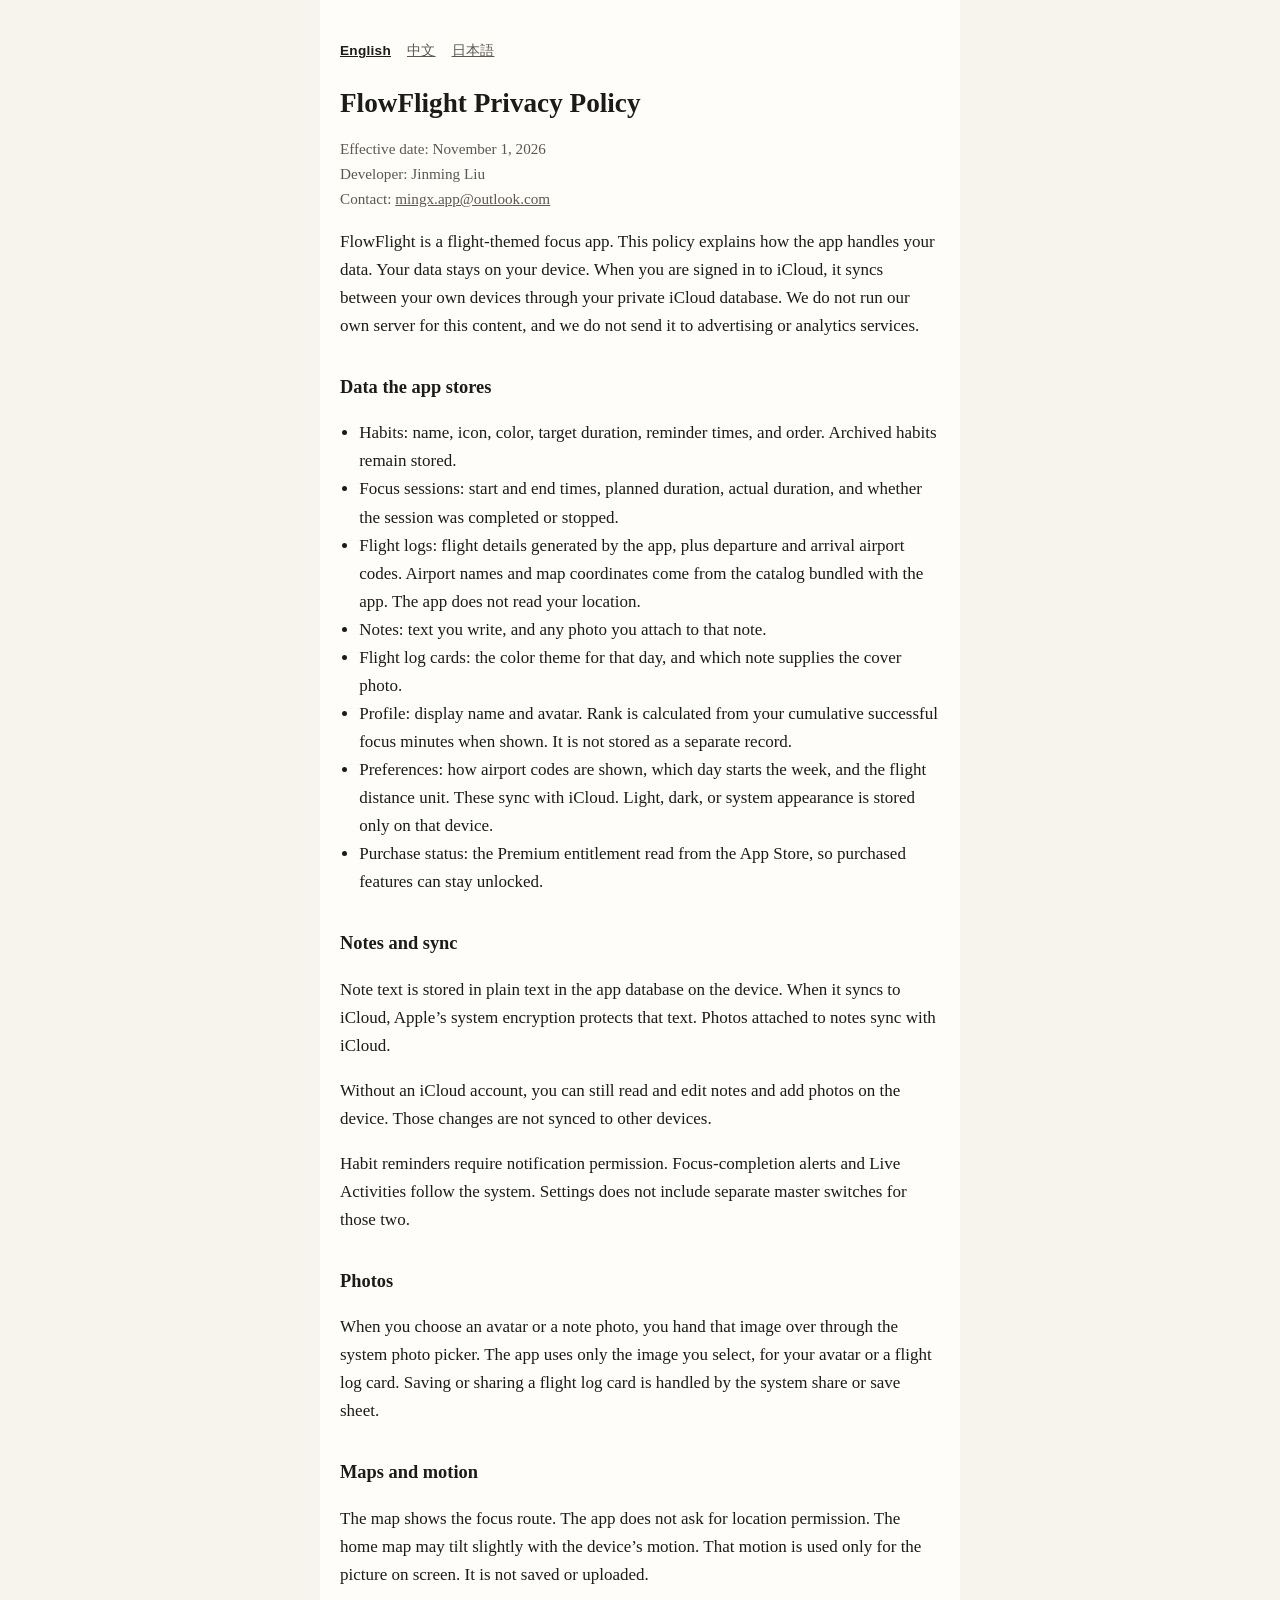
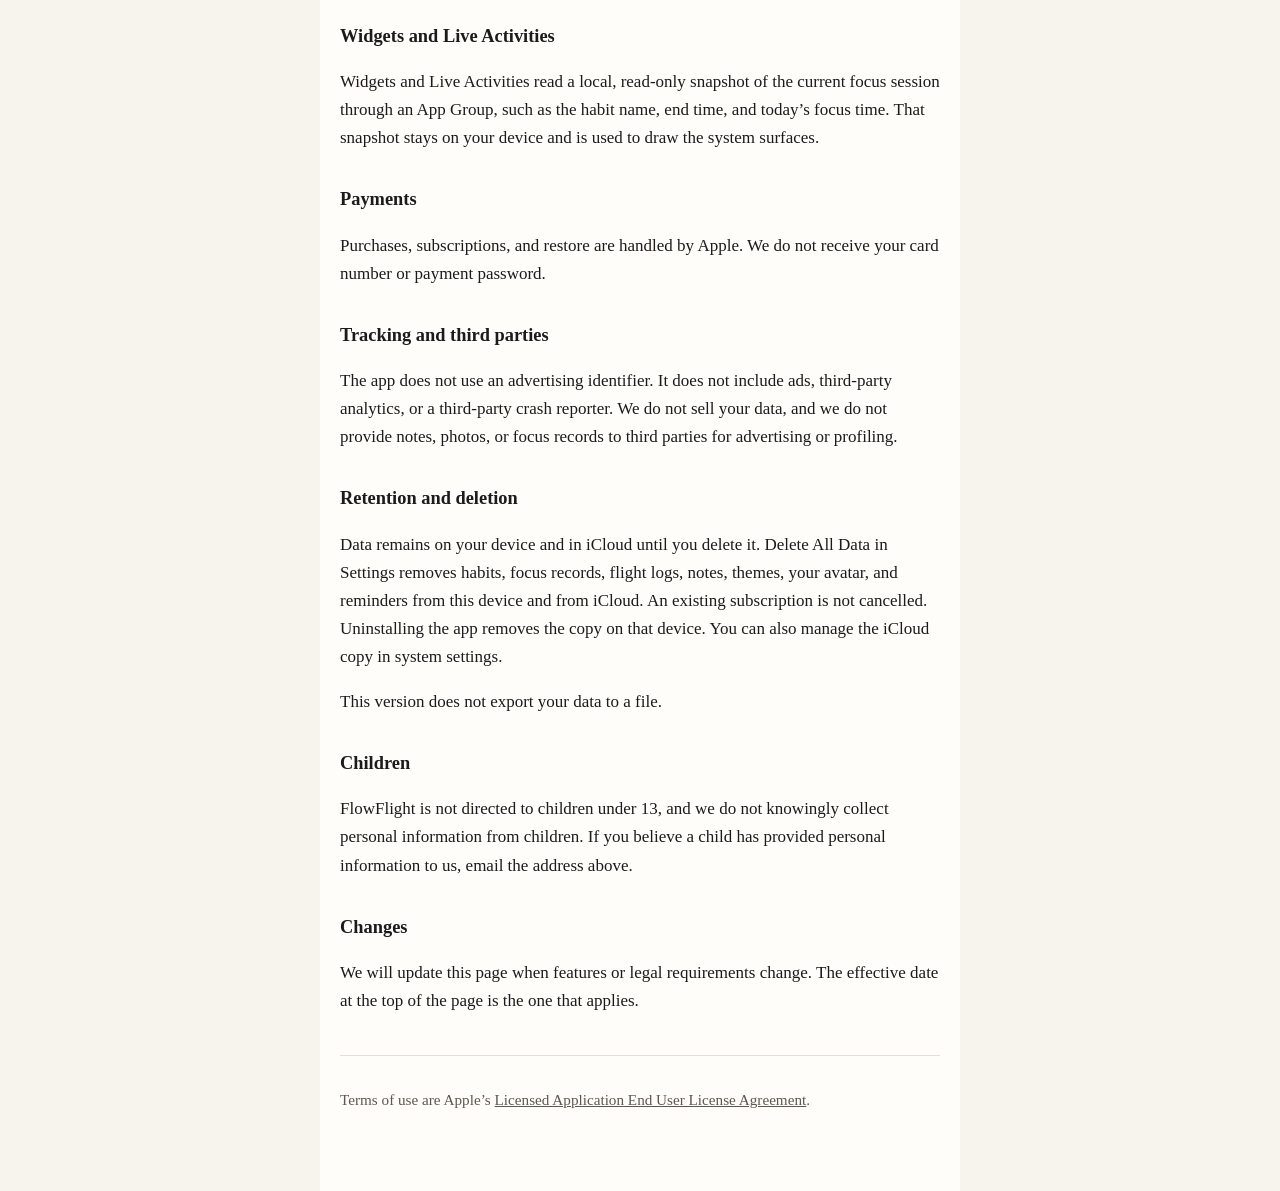
==== flowflight/index.html @ 537e346f "Publish the FlowFlight privacy policy. Publish the FlowFlight privacy policy." ====
<!DOCTYPE html>
<html lang="en">
<head>
  <meta charset="utf-8">
  <meta name="viewport" content="width=device-width, initial-scale=1">
  <title>FlowFlight Privacy Policy</title>
  <link rel="stylesheet" href="style.css">
</head>
<body>
  <main>
    <nav>
      <a href="./" aria-current="page" lang="en">English</a>
      <a href="zh-Hans/" lang="zh-Hans">中文</a>
      <a href="ja/" lang="ja">日本語</a>
    </nav>
    <h1>FlowFlight Privacy Policy</h1>
    <p class="meta">Effective date: November 1, 2026<br>Developer: Jinming Liu<br>Contact: <a href="mailto:mingx.app@outlook.com">mingx.app@outlook.com</a></p>
    <p>FlowFlight is a flight-themed focus app. This policy explains how the app handles your data. Your data stays on your device. When you are signed in to iCloud, it syncs between your own devices through your private iCloud database. We do not run our own server for this content, and we do not send it to advertising or analytics services.</p>

    <h2>Data the app stores</h2>
    <ul>
      <li>Habits: name, icon, color, target duration, reminder times, and order. Archived habits remain stored.</li>
      <li>Focus sessions: start and end times, planned duration, actual duration, and whether the session was completed or stopped.</li>
      <li>Flight logs: flight details generated by the app, plus departure and arrival airport codes. Airport names and map coordinates come from the catalog bundled with the app. The app does not read your location.</li>
      <li>Notes: text you write, and any photo you attach to that note.</li>
      <li>Flight log cards: the color theme for that day, and which note supplies the cover photo.</li>
      <li>Profile: display name and avatar. Rank is calculated from your cumulative successful focus minutes when shown. It is not stored as a separate record.</li>
      <li>Preferences: how airport codes are shown, which day starts the week, and the flight distance unit. These sync with iCloud. Light, dark, or system appearance is stored only on that device.</li>
      <li>Purchase status: the Premium entitlement read from the App Store, so purchased features can stay unlocked.</li>
    </ul>

    <h2>Notes and sync</h2>
    <p>Note text is stored in plain text in the app database on the device. When it syncs to iCloud, Apple’s system encryption protects that text. Photos attached to notes sync with iCloud.</p>
    <p>Without an iCloud account, you can still read and edit notes and add photos on the device. Those changes are not synced to other devices.</p>
    <p>Habit reminders require notification permission. Focus-completion alerts and Live Activities follow the system. Settings does not include separate master switches for those two.</p>

    <h2>Photos</h2>
    <p>When you choose an avatar or a note photo, you hand that image over through the system photo picker. The app uses only the image you select, for your avatar or a flight log card. Saving or sharing a flight log card is handled by the system share or save sheet.</p>

    <h2>Maps and motion</h2>
    <p>The map shows the focus route. The app does not ask for location permission. The home map may tilt slightly with the device’s motion. That motion is used only for the picture on screen. It is not saved or uploaded.</p>

    <h2>Widgets and Live Activities</h2>
    <p>Widgets and Live Activities read a local, read-only snapshot of the current focus session through an App Group, such as the habit name, end time, and today’s focus time. That snapshot stays on your device and is used to draw the system surfaces.</p>

    <h2>Payments</h2>
    <p>Purchases, subscriptions, and restore are handled by Apple. We do not receive your card number or payment password.</p>

    <h2>Tracking and third parties</h2>
    <p>The app does not use an advertising identifier. It does not include ads, third-party analytics, or a third-party crash reporter. We do not sell your data, and we do not provide notes, photos, or focus records to third parties for advertising or profiling.</p>

    <h2>Retention and deletion</h2>
    <p>Data remains on your device and in iCloud until you delete it. Delete All Data in Settings removes habits, focus records, flight logs, notes, themes, your avatar, and reminders from this device and from iCloud. An existing subscription is not cancelled. Uninstalling the app removes the copy on that device. You can also manage the iCloud copy in system settings.</p>
    <p>This version does not export your data to a file.</p>

    <h2>Children</h2>
    <p>FlowFlight is not directed to children under 13, and we do not knowingly collect personal information from children. If you believe a child has provided personal information to us, email the address above.</p>

    <h2>Changes</h2>
    <p>We will update this page when features or legal requirements change. The effective date at the top of the page is the one that applies.</p>

    <footer>
      <p>Terms of use are Apple’s <a href="https://www.apple.com/legal/internet-services/itunes/dev/stdeula/">Licensed Application End User License Agreement</a>.</p>
    </footer>
  </main>
</body>
</html>
---- flowflight/style.css ----
:root {
  color-scheme: light;
  --ink: #1c1b19;
  --muted: #5c574f;
  --line: #e4dfd6;
  --paper: #f7f4ee;
  --card: #fffdf9;
}

* { box-sizing: border-box; }

body {
  margin: 0;
  background: var(--paper);
  color: var(--ink);
  font: 17px/1.65 "Iowan Old Style", "Palatino Linotype", Palatino, "Songti SC", "Hiragino Mincho ProN", serif;
}

main {
  max-width: 40rem;
  margin: 0 auto;
  padding: 2.5rem 1.25rem 4rem;
  background: var(--card);
  min-height: 100vh;
}

nav {
  display: flex;
  gap: 1rem;
  font-family: "Avenir Next", "PingFang SC", "Hiragino Sans", sans-serif;
  font-size: 0.85rem;
  letter-spacing: 0.02em;
}

nav a { color: var(--muted); }
nav a[aria-current="page"] { color: var(--ink); font-weight: 600; }

h1 {
  font-size: 1.7rem;
  line-height: 1.25;
  font-weight: 600;
  margin: 1.5rem 0 0.5rem;
}

.meta, footer {
  color: var(--muted);
  font-size: 0.95rem;
}

h2 {
  font-size: 1.15rem;
  margin: 2rem 0 0.5rem;
}

ul { padding-left: 1.2rem; }
a { color: inherit; }
footer {
  margin-top: 2.5rem;
  padding-top: 1rem;
  border-top: 1px solid var(--line);
}
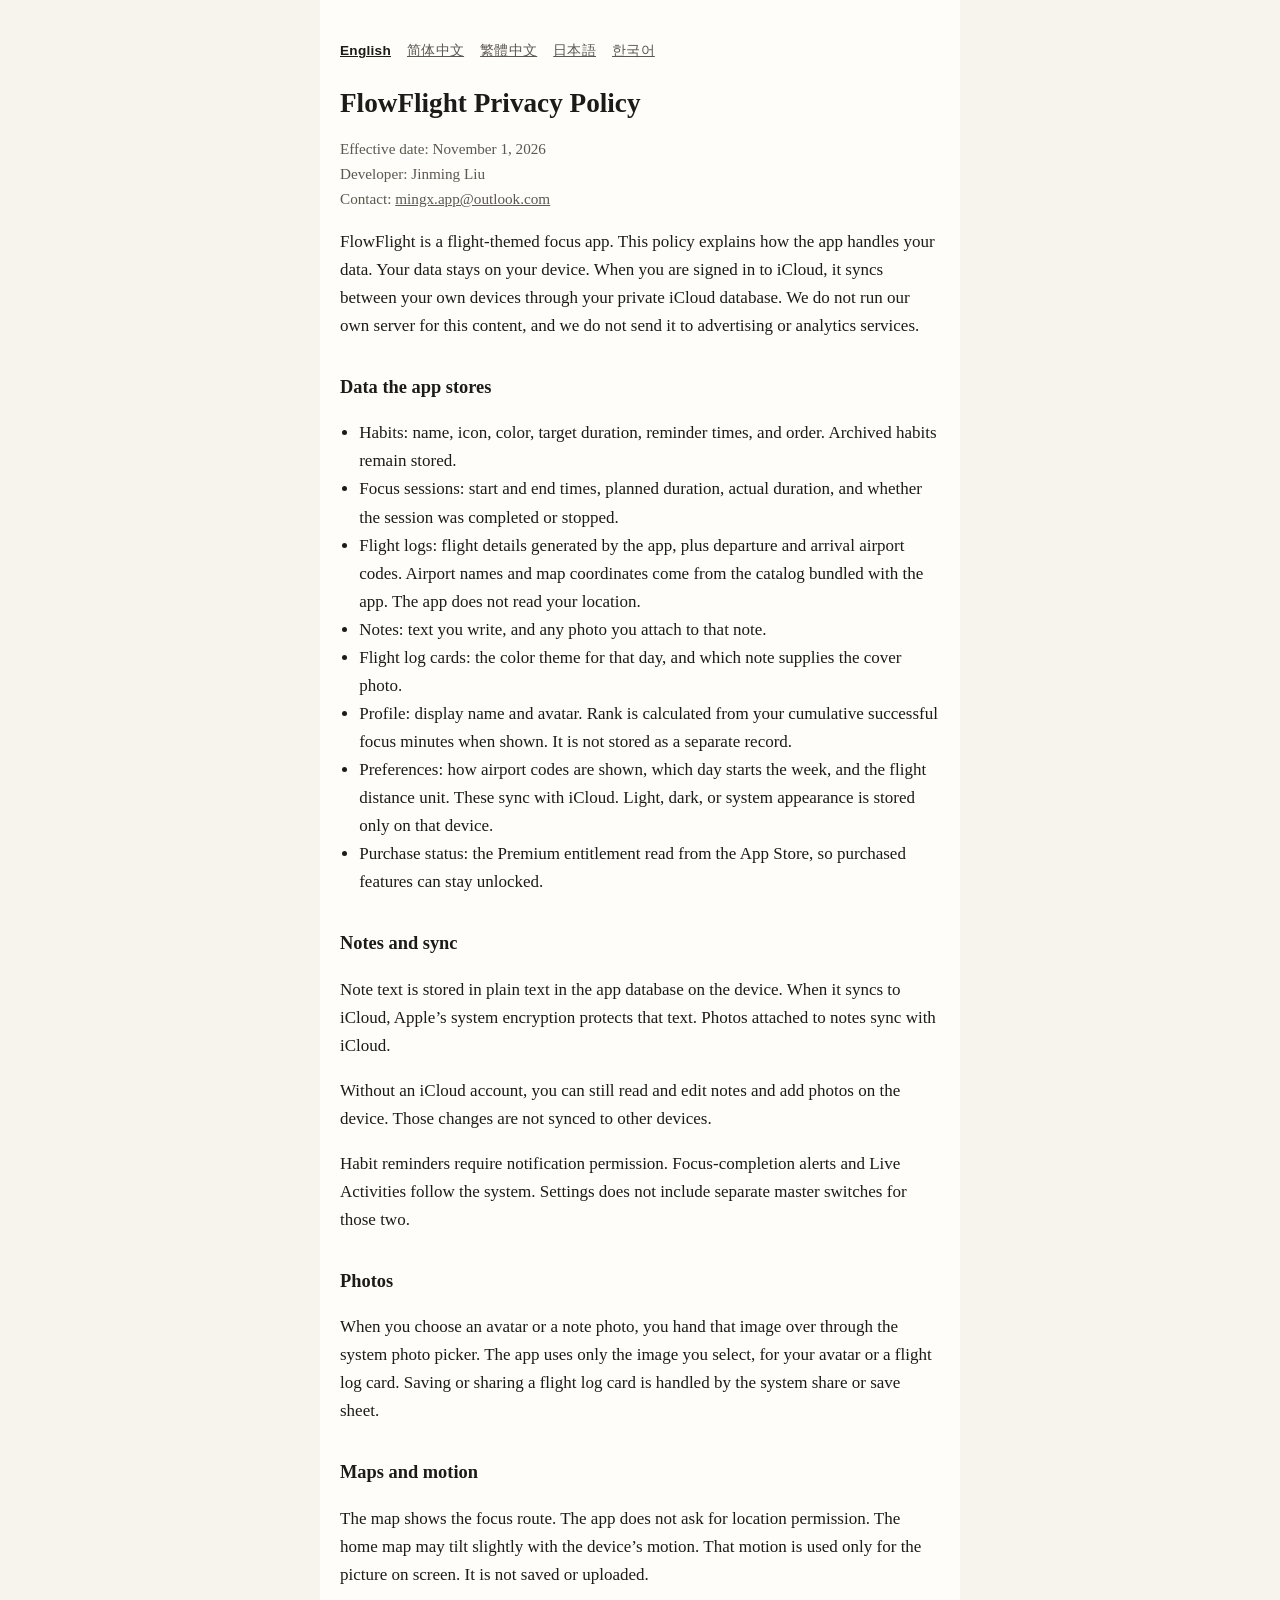
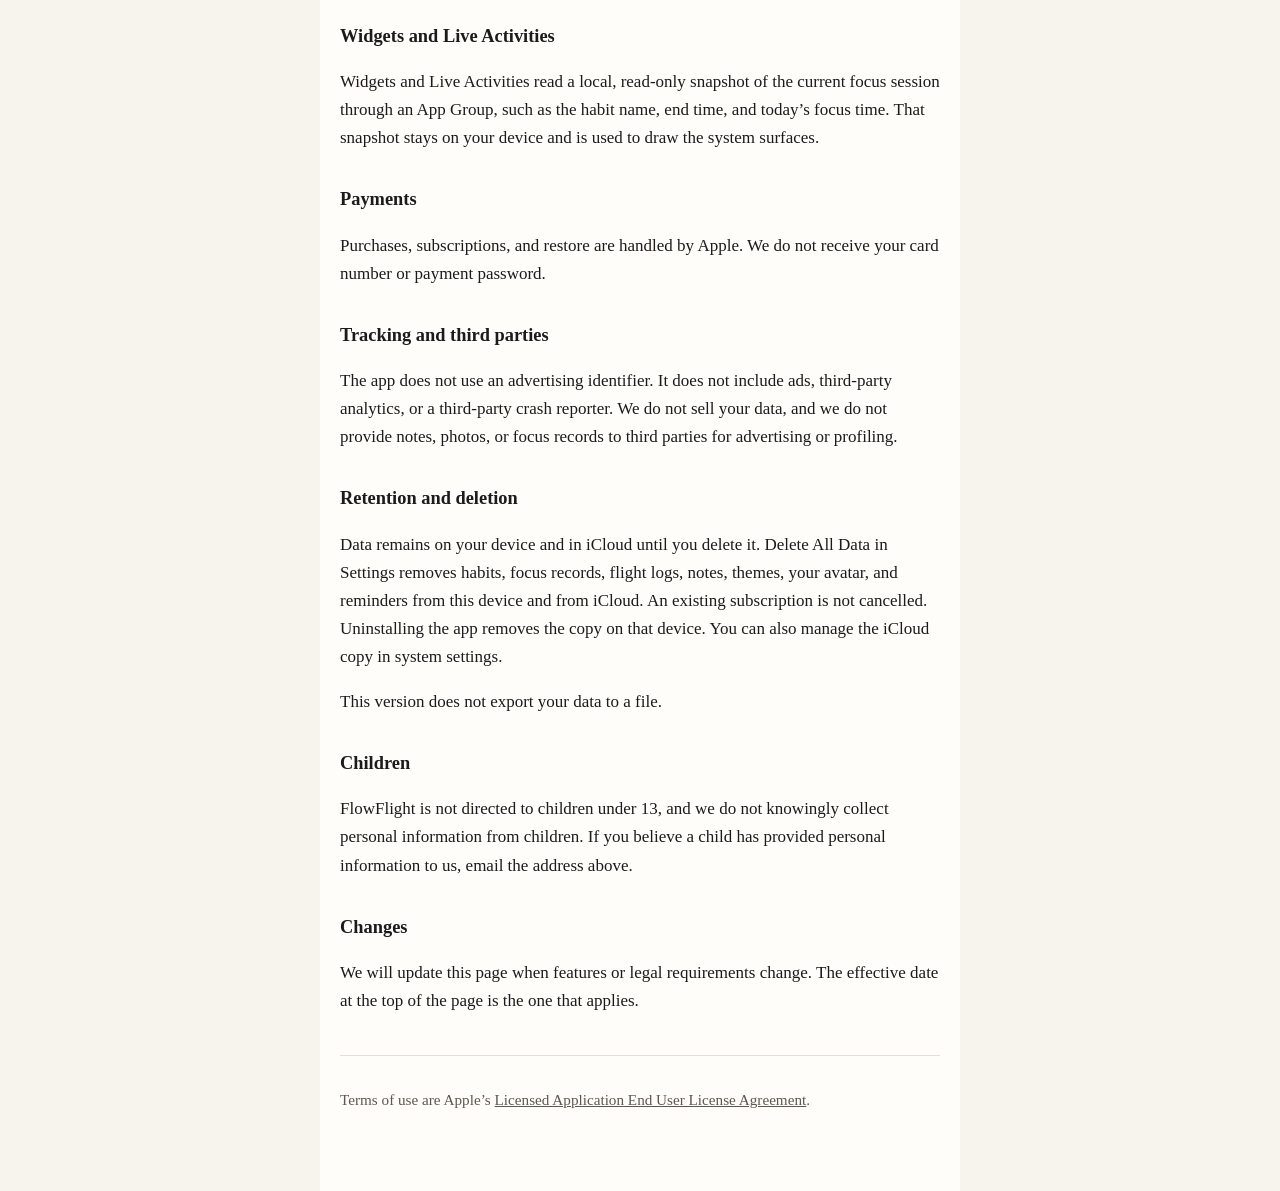
==== commit dd86059c: "新增韩文和繁体中文" ====
--- a/flowflight/index.html
+++ b/flowflight/index.html
@@ -10,8 +10,10 @@
   <main>
     <nav>
       <a href="./" aria-current="page" lang="en">English</a>
-      <a href="zh-Hans/" lang="zh-Hans">中文</a>
+      <a href="zh-Hans/" lang="zh-Hans">简体中文</a>
+      <a href="zh-Hant/" lang="zh-Hant">繁體中文</a>
       <a href="ja/" lang="ja">日本語</a>
+      <a href="ko/" lang="ko">한국어</a>
     </nav>
     <h1>FlowFlight Privacy Policy</h1>
     <p class="meta">Effective date: November 1, 2026<br>Developer: Jinming Liu<br>Contact: <a href="mailto:mingx.app@outlook.com">mingx.app@outlook.com</a></p>
--- a/flowflight/style.css
+++ b/flowflight/style.css
@@ -13,7 +13,7 @@
   margin: 0;
   background: var(--paper);
   color: var(--ink);
-  font: 17px/1.65 "Iowan Old Style", "Palatino Linotype", Palatino, "Songti SC", "Hiragino Mincho ProN", serif;
+  font: 17px/1.65 "Iowan Old Style", "Palatino Linotype", Palatino, "Songti SC", "PingFang TC", "Hiragino Mincho ProN", "Apple SD Gothic Neo", serif;
 }
 
 main {
@@ -26,8 +26,9 @@
 
 nav {
   display: flex;
-  gap: 1rem;
-  font-family: "Avenir Next", "PingFang SC", "Hiragino Sans", sans-serif;
+  flex-wrap: wrap;
+  gap: 0.75rem 1rem;
+  font-family: "Avenir Next", "PingFang SC", "PingFang TC", "Apple SD Gothic Neo", "Hiragino Sans", sans-serif;
   font-size: 0.85rem;
   letter-spacing: 0.02em;
 }
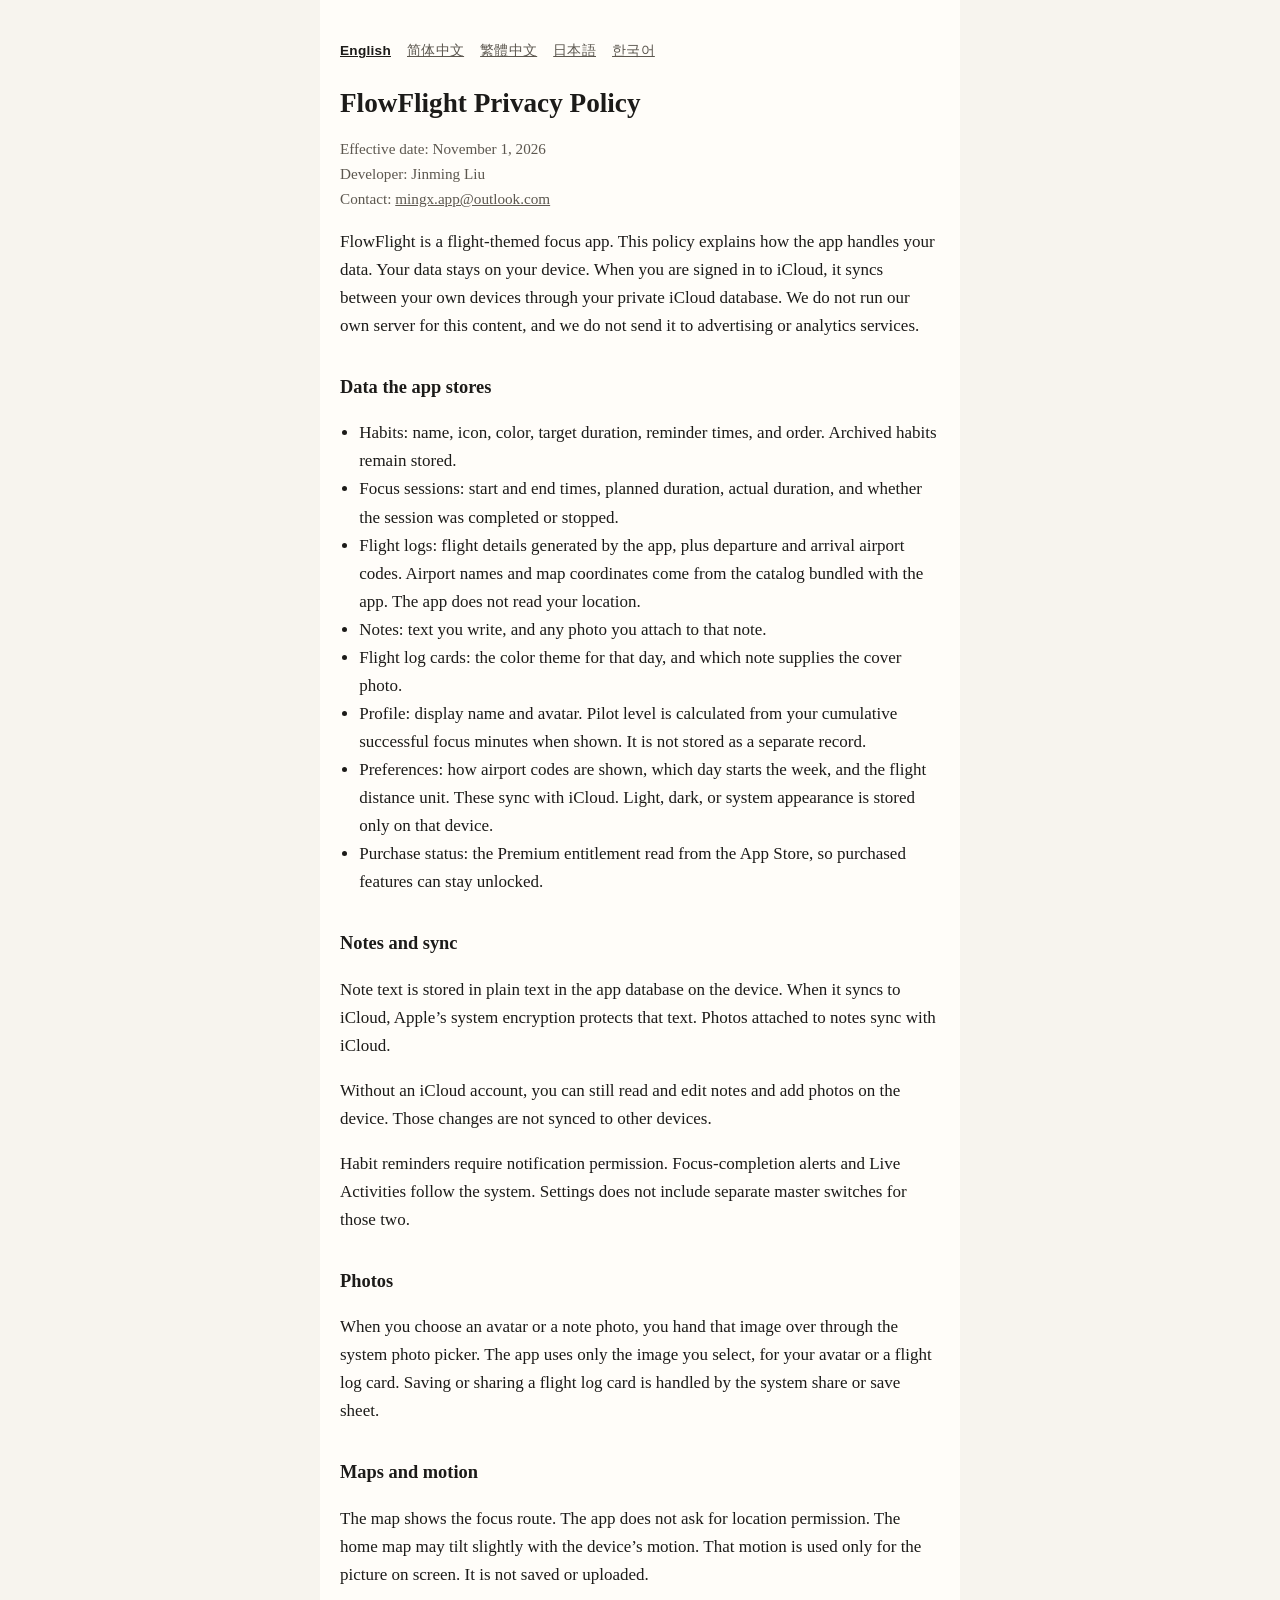
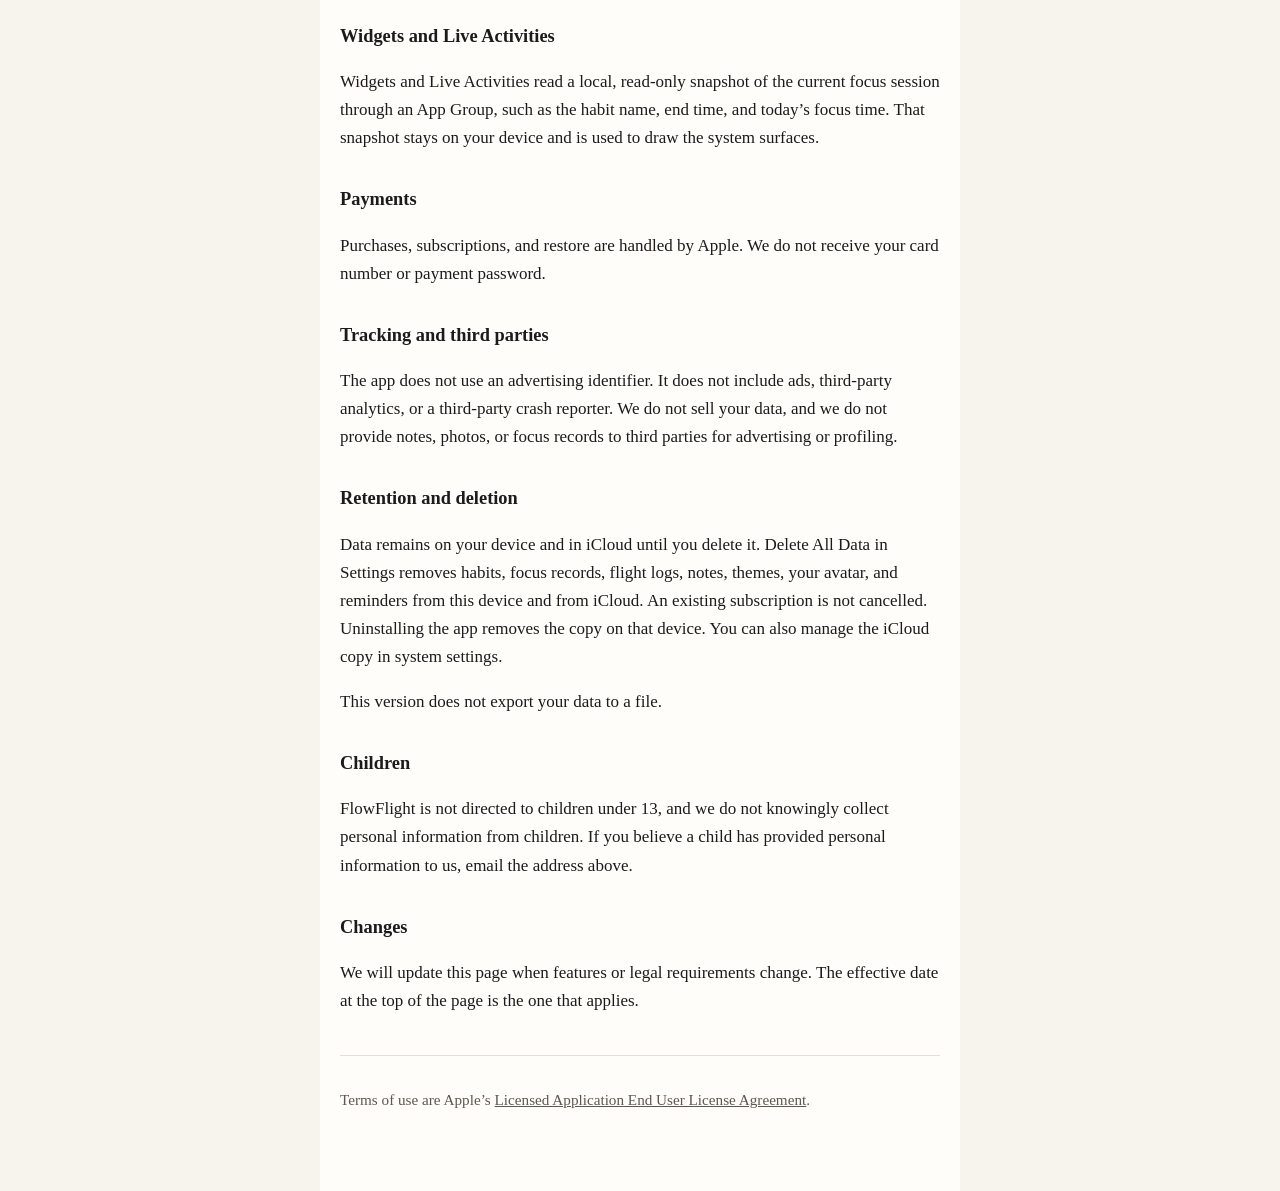
==== commit 2d0054f3: "更新隐私政策" ====
--- a/flowflight/index.html
+++ b/flowflight/index.html
@@ -26,7 +26,7 @@
       <li>Flight logs: flight details generated by the app, plus departure and arrival airport codes. Airport names and map coordinates come from the catalog bundled with the app. The app does not read your location.</li>
       <li>Notes: text you write, and any photo you attach to that note.</li>
       <li>Flight log cards: the color theme for that day, and which note supplies the cover photo.</li>
-      <li>Profile: display name and avatar. Rank is calculated from your cumulative successful focus minutes when shown. It is not stored as a separate record.</li>
+      <li>Profile: display name and avatar. Pilot level is calculated from your cumulative successful focus minutes when shown. It is not stored as a separate record.</li>
       <li>Preferences: how airport codes are shown, which day starts the week, and the flight distance unit. These sync with iCloud. Light, dark, or system appearance is stored only on that device.</li>
       <li>Purchase status: the Premium entitlement read from the App Store, so purchased features can stay unlocked.</li>
     </ul>
